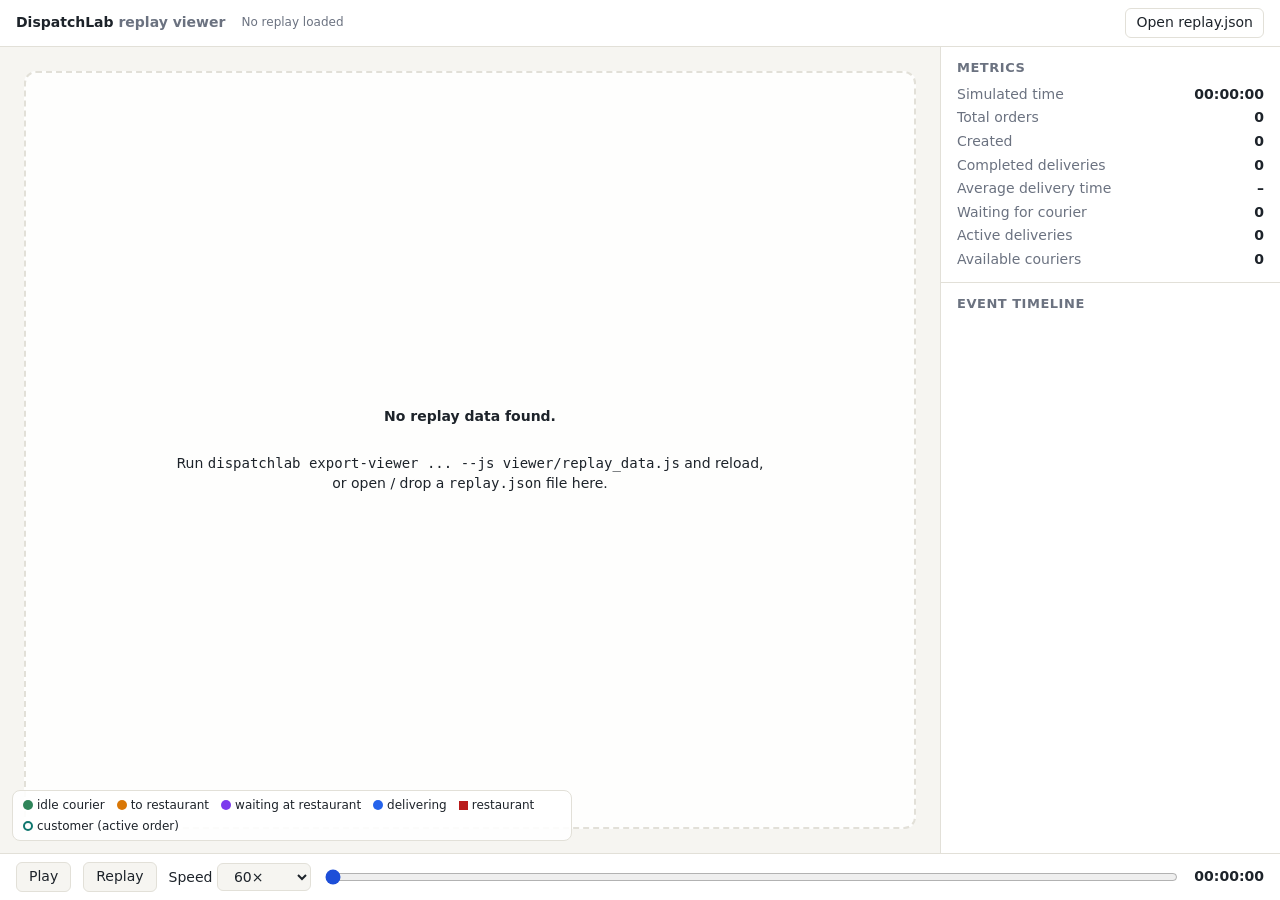
==== viewer/index.html @ 557ec429 "Add experiment runner, benchmarks, viewer, CLI commands and docs - experiment runner with paired see" ====
<!doctype html>
<html lang="en">
<head>
  <meta charset="utf-8">
  <meta name="viewport" content="width=device-width, initial-scale=1">
  <title>DispatchLab Replay</title>
  <link rel="stylesheet" href="style.css">
</head>
<body>
  <header class="topbar">
    <div class="brand">DispatchLab <span class="muted">replay viewer</span></div>
    <div id="meta" class="meta muted">No replay loaded</div>
    <label class="file-btn">Open replay.json<input id="file" type="file" accept=".json,application/json"></label>
  </header>

  <main class="layout">
    <section class="map-wrap">
      <canvas id="map" aria-label="Road network with couriers and orders"></canvas>
      <div id="drop" class="drop hidden">
        <p><strong>No replay data found.</strong></p>
        <p>Run <code>dispatchlab export-viewer ... --js viewer/replay_data.js</code> and reload,<br>
           or open / drop a <code>replay.json</code> file here.</p>
      </div>
      <div class="legend">
        <span><i class="dot idle"></i>idle courier</span>
        <span><i class="dot to_restaurant"></i>to restaurant</span>
        <span><i class="dot at_restaurant"></i>waiting at restaurant</span>
        <span><i class="dot to_customer"></i>delivering</span>
        <span><i class="sq"></i>restaurant</span>
        <span><i class="ring"></i>customer (active order)</span>
      </div>
    </section>

    <aside class="side">
      <section class="panel">
        <h2>Metrics</h2>
        <dl class="metrics">
          <dt>Simulated time</dt><dd id="m-time">00:00:00</dd>
          <dt>Total orders</dt><dd id="m-total">0</dd>
          <dt>Created</dt><dd id="m-created">0</dd>
          <dt>Completed deliveries</dt><dd id="m-delivered">0</dd>
          <dt>Average delivery time</dt><dd id="m-avg">–</dd>
          <dt>Waiting for courier</dt><dd id="m-pending">0</dd>
          <dt>Active deliveries</dt><dd id="m-active">0</dd>
          <dt>Available couriers</dt><dd id="m-available">0</dd>
        </dl>
      </section>
      <section class="panel timeline-panel">
        <h2>Event timeline <span id="ev-count" class="muted"></span></h2>
        <ol id="timeline" class="timeline"></ol>
      </section>
    </aside>
  </main>

  <footer class="controls">
    <button id="play" type="button">Play</button>
    <button id="replay" type="button">Replay</button>
    <label>Speed
      <select id="speed">
        <option value="30">30×</option>
        <option value="60" selected>60×</option>
        <option value="180">180×</option>
        <option value="600">600×</option>
        <option value="1800">1800×</option>
      </select>
    </label>
    <input id="scrub" type="range" min="0" max="1000" value="0" step="1" aria-label="Timeline">
    <span id="clock" class="clock">00:00:00</span>
  </footer>

  <!-- Generated by `dispatchlab export-viewer --js`; defines window.DISPATCHLAB_REPLAY. -->
  <script src="replay_data.js"></script>
  <script src="core.js"></script>
  <script src="app.js"></script>
</body>
</html>
---- viewer/style.css ----
:root {
  --bg: #f6f5f1;
  --panel: #ffffff;
  --ink: #1d232a;
  --muted: #6b7280;
  --line: #e2e0d8;
  --road: #c9c6bb;
  --arterial: #a39f91;
  --idle: #2f855a;
  --to_restaurant: #d97706;
  --at_restaurant: #7c3aed;
  --to_customer: #2563eb;
  --restaurant: #b91c1c;
  --customer: #0f766e;
  --accent: #1d4ed8;
}
@media (prefers-color-scheme: dark) {
  :root {
    --bg: #14171b;
    --panel: #1c2026;
    --ink: #e6e8eb;
    --muted: #9aa3ad;
    --line: #2c323a;
    --road: #3a4049;
    --arterial: #59616c;
    --idle: #48bb78;
    --to_restaurant: #f6ad55;
    --at_restaurant: #b794f4;
    --to_customer: #63b3ed;
    --restaurant: #fc8181;
    --customer: #4fd1c5;
    --accent: #90cdf4;
  }
}
* { box-sizing: border-box; }
html, body { height: 100%; margin: 0; }
body {
  background: var(--bg);
  color: var(--ink);
  font: 14px/1.4 system-ui, -apple-system, "Segoe UI", Roboto, sans-serif;
  display: grid;
  grid-template-rows: auto 1fr auto;
}
.muted { color: var(--muted); }
.topbar {
  display: flex; align-items: center; gap: 16px;
  padding: 8px 16px; border-bottom: 1px solid var(--line); background: var(--panel);
}
.brand { font-weight: 700; white-space: nowrap; }
.meta { flex: 1; font-size: 12px; overflow: hidden; text-overflow: ellipsis; white-space: nowrap; }
.file-btn {
  border: 1px solid var(--line); border-radius: 6px; padding: 4px 10px; cursor: pointer; white-space: nowrap;
}
.file-btn input { display: none; }
.layout { display: grid; grid-template-columns: 1fr 340px; min-height: 0; }
.map-wrap { position: relative; min-height: 0; }
#map { width: 100%; height: 100%; display: block; cursor: grab; }
#map.dragging { cursor: grabbing; }
.drop {
  position: absolute; inset: 24px; display: flex; flex-direction: column; justify-content: center; align-items: center;
  border: 2px dashed var(--line); border-radius: 12px; background: color-mix(in srgb, var(--panel) 85%, transparent);
  text-align: center; padding: 16px;
}
.drop.over { border-color: var(--accent); }
.hidden { display: none !important; }
.legend {
  position: absolute; left: 12px; bottom: 12px; display: flex; flex-wrap: wrap; gap: 4px 12px; max-width: 560px;
  background: color-mix(in srgb, var(--panel) 90%, transparent); border: 1px solid var(--line); border-radius: 8px;
  padding: 6px 10px; font-size: 12px;
}
.legend i { display: inline-block; vertical-align: -1px; margin-right: 4px; }
.dot { width: 10px; height: 10px; border-radius: 50%; }
.dot.idle { background: var(--idle); }
.dot.to_restaurant { background: var(--to_restaurant); }
.dot.at_restaurant { background: var(--at_restaurant); }
.dot.to_customer { background: var(--to_customer); }
.sq { width: 9px; height: 9px; background: var(--restaurant); }
.ring { width: 10px; height: 10px; border-radius: 50%; border: 2px solid var(--customer); }
.side { border-left: 1px solid var(--line); background: var(--panel); display: flex; flex-direction: column; min-height: 0; }
.panel { padding: 12px 16px; border-bottom: 1px solid var(--line); }
.panel h2 { font-size: 13px; text-transform: uppercase; letter-spacing: .04em; margin: 0 0 8px; color: var(--muted); }
.metrics { display: grid; grid-template-columns: 1fr auto; gap: 4px 12px; margin: 0; }
.metrics dt { color: var(--muted); }
.metrics dd { margin: 0; font-variant-numeric: tabular-nums; font-weight: 600; text-align: right; }
.timeline-panel { flex: 1; display: flex; flex-direction: column; min-height: 0; border-bottom: none; }
.timeline {
  list-style: none; margin: 0; padding: 0; overflow-y: auto; flex: 1; min-height: 120px;
  font: 12px/1.5 ui-monospace, SFMono-Regular, Menlo, monospace;
}
.timeline li { padding: 1px 4px; border-radius: 4px; cursor: pointer; white-space: nowrap; overflow: hidden; text-overflow: ellipsis; }
.timeline li:hover { background: var(--line); }
.timeline li.latest { background: color-mix(in srgb, var(--accent) 18%, transparent); }
.controls {
  display: flex; align-items: center; gap: 12px; padding: 8px 16px; border-top: 1px solid var(--line); background: var(--panel);
}
.controls button, .controls select {
  font: inherit; padding: 4px 12px; border-radius: 6px; border: 1px solid var(--line); background: var(--bg); color: var(--ink);
  cursor: pointer;
}
#scrub { flex: 1; accent-color: var(--accent); }
.clock { font-variant-numeric: tabular-nums; font-weight: 600; min-width: 72px; text-align: right; }
@media (max-width: 800px) {
  .layout { grid-template-columns: 1fr; grid-template-rows: 55vh auto; }
  .side { border-left: none; border-top: 1px solid var(--line); }
  .controls { flex-wrap: wrap; }
}
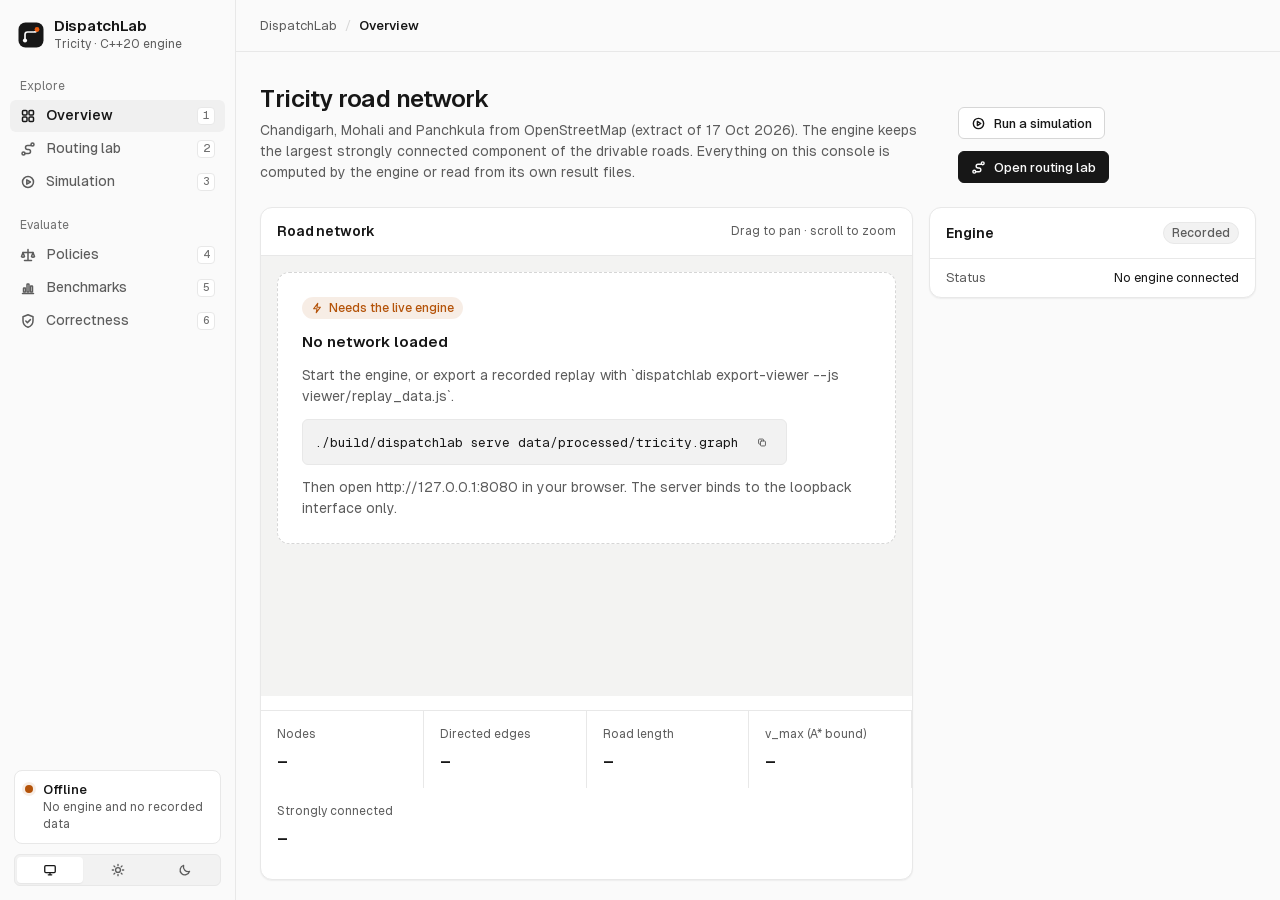
==== commit 7556ac19: "Add the DispatchLab console: live frontend + loopback HTTP server - dispatchlab serve: loopback-only" ====
--- a/viewer/index.html
+++ b/viewer/index.html
@@ -3,74 +3,71 @@
 <head>
   <meta charset="utf-8">
   <meta name="viewport" content="width=device-width, initial-scale=1">
-  <title>DispatchLab Replay</title>
+  <title>DispatchLab Console</title>
+  <meta name="color-scheme" content="light dark">
+  <link rel="preload" href="fonts/Geist-Variable.woff2" as="font" type="font/woff2" crossorigin>
   <link rel="stylesheet" href="style.css">
+  <script>
+    // Resolve the theme before first paint (system / light / dark).
+    (function () {
+      var pref = 'system';
+      try { pref = localStorage.getItem('dl-theme') || 'system'; } catch (e) {}
+      var dark = pref === 'dark' || (pref === 'system' && window.matchMedia('(prefers-color-scheme: dark)').matches);
+      document.documentElement.setAttribute('data-theme', dark ? 'dark' : 'light');
+    })();
+  </script>
 </head>
 <body>
-  <header class="topbar">
-    <div class="brand">DispatchLab <span class="muted">replay viewer</span></div>
-    <div id="meta" class="meta muted">No replay loaded</div>
-    <label class="file-btn">Open replay.json<input id="file" type="file" accept=".json,application/json"></label>
-  </header>
+  <div class="app" id="app">
+    <aside class="sidebar" id="sidebar" aria-label="Primary">
+      <a class="brand" href="#/overview" aria-label="DispatchLab overview">
+        <svg class="brand-mark" viewBox="0 0 26 26" aria-hidden="true">
+          <rect x="0.5" y="0.5" width="25" height="25" rx="7" fill="var(--invert-bg)"/>
+          <path d="M7 18.5 L7 12.5 Q7 10 9.5 10 L16 10 Q19 10 19 7.5" fill="none" stroke="var(--invert-text)" stroke-width="1.7" stroke-linecap="round"/>
+          <circle cx="7" cy="18.5" r="2.1" fill="var(--invert-text)"/>
+          <circle cx="19" cy="7.5" r="2.4" fill="var(--accent)"/>
+        </svg>
+        <div>
+          <div class="brand-name">DispatchLab</div>
+          <div class="brand-sub">Tricity · C++20 engine</div>
+        </div>
+      </a>
+      <nav id="nav"></nav>
+      <div class="sidebar-foot">
+        <div class="conn" id="conn" role="status" aria-live="polite">
+          <span class="dot" id="conn-dot"></span>
+          <div><strong id="conn-title">Connecting…</strong><span class="muted" id="conn-sub">Looking for the engine</span></div>
+        </div>
+        <div id="theme"></div>
+      </div>
+    </aside>
+    <div class="scrim" id="scrim"></div>
+    <div class="main">
+      <header class="topbar">
+        <button class="btn ghost icon menu-btn" id="menu-btn" type="button" aria-label="Open navigation"></button>
+        <div class="crumbs"><span>DispatchLab</span><span class="sep">/</span><strong id="crumb">Overview</strong></div>
+        <div class="spacer"></div>
+        <span class="badge" id="dataset-badge" hidden></span>
+      </header>
+      <div class="view" id="view" tabindex="-1"></div>
+    </div>
+  </div>
+  <div class="toast" id="toast" role="status" aria-live="polite"></div>
 
-  <main class="layout">
-    <section class="map-wrap">
-      <canvas id="map" aria-label="Road network with couriers and orders"></canvas>
-      <div id="drop" class="drop hidden">
-        <p><strong>No replay data found.</strong></p>
-        <p>Run <code>dispatchlab export-viewer ... --js viewer/replay_data.js</code> and reload,<br>
-           or open / drop a <code>replay.json</code> file here.</p>
-      </div>
-      <div class="legend">
-        <span><i class="dot idle"></i>idle courier</span>
-        <span><i class="dot to_restaurant"></i>to restaurant</span>
-        <span><i class="dot at_restaurant"></i>waiting at restaurant</span>
-        <span><i class="dot to_customer"></i>delivering</span>
-        <span><i class="sq"></i>restaurant</span>
-        <span><i class="ring"></i>customer (active order)</span>
-      </div>
-    </section>
-
-    <aside class="side">
-      <section class="panel">
-        <h2>Metrics</h2>
-        <dl class="metrics">
-          <dt>Simulated time</dt><dd id="m-time">00:00:00</dd>
-          <dt>Total orders</dt><dd id="m-total">0</dd>
-          <dt>Created</dt><dd id="m-created">0</dd>
-          <dt>Completed deliveries</dt><dd id="m-delivered">0</dd>
-          <dt>Average delivery time</dt><dd id="m-avg">–</dd>
-          <dt>Waiting for courier</dt><dd id="m-pending">0</dd>
-          <dt>Active deliveries</dt><dd id="m-active">0</dd>
-          <dt>Available couriers</dt><dd id="m-available">0</dd>
-        </dl>
-      </section>
-      <section class="panel timeline-panel">
-        <h2>Event timeline <span id="ev-count" class="muted"></span></h2>
-        <ol id="timeline" class="timeline"></ol>
-      </section>
-    </aside>
-  </main>
-
-  <footer class="controls">
-    <button id="play" type="button">Play</button>
-    <button id="replay" type="button">Replay</button>
-    <label>Speed
-      <select id="speed">
-        <option value="30">30×</option>
-        <option value="60" selected>60×</option>
-        <option value="180">180×</option>
-        <option value="600">600×</option>
-        <option value="1800">1800×</option>
-      </select>
-    </label>
-    <input id="scrub" type="range" min="0" max="1000" value="0" step="1" aria-label="Timeline">
-    <span id="clock" class="clock">00:00:00</span>
-  </footer>
-
-  <!-- Generated by `dispatchlab export-viewer --js`; defines window.DISPATCHLAB_REPLAY. -->
+  <!-- Offline data, written by `dispatchlab export-viewer --js ... --results-js ...` (optional when served). -->
   <script src="replay_data.js"></script>
+  <script src="results_data.js"></script>
   <script src="core.js"></script>
+  <script src="ui.js"></script>
+  <script src="api.js"></script>
+  <script src="map.js"></script>
+  <script src="charts.js"></script>
+  <script src="views/overview.js"></script>
+  <script src="views/routing.js"></script>
+  <script src="views/simulation.js"></script>
+  <script src="views/policies.js"></script>
+  <script src="views/benchmarks.js"></script>
+  <script src="views/correctness.js"></script>
   <script src="app.js"></script>
 </body>
 </html>
--- a/viewer/style.css
+++ b/viewer/style.css
@@ -1,106 +1,513 @@
+/* DispatchLab console */
+
+@font-face {
+  font-family: "Geist";
+  src: url("fonts/Geist-Variable.woff2") format("woff2");
+  font-weight: 100 900;
+  font-display: swap;
+}
+@font-face {
+  font-family: "Geist Mono";
+  src: url("fonts/GeistMono-Variable.woff2") format("woff2");
+  font-weight: 100 900;
+  font-display: swap;
+}
+
+/* ------------------------------------------------------------ tokens */
 :root {
-  --bg: #f6f5f1;
-  --panel: #ffffff;
-  --ink: #1d232a;
-  --muted: #6b7280;
-  --line: #e2e0d8;
-  --road: #c9c6bb;
-  --arterial: #a39f91;
-  --idle: #2f855a;
-  --to_restaurant: #d97706;
-  --at_restaurant: #7c3aed;
-  --to_customer: #2563eb;
-  --restaurant: #b91c1c;
-  --customer: #0f766e;
-  --accent: #1d4ed8;
-}
-@media (prefers-color-scheme: dark) {
-  :root {
-    --bg: #14171b;
-    --panel: #1c2026;
-    --ink: #e6e8eb;
-    --muted: #9aa3ad;
-    --line: #2c323a;
-    --road: #3a4049;
-    --arterial: #59616c;
-    --idle: #48bb78;
-    --to_restaurant: #f6ad55;
-    --at_restaurant: #b794f4;
-    --to_customer: #63b3ed;
-    --restaurant: #fc8181;
-    --customer: #4fd1c5;
-    --accent: #90cdf4;
-  }
-}
+  color-scheme: light;
+  --font: "Geist", ui-sans-serif, system-ui, -apple-system, "Segoe UI", sans-serif;
+  --mono: "Geist Mono", ui-monospace, SFMono-Regular, Menlo, monospace;
+
+  --bg: #fafafa;
+  --bg-sunken: #f2f2f2;
+  --surface: #ffffff;
+  --surface-hover: #f7f7f7;
+  --surface-active: #f0f0f0;
+  --border: #e8e8e8;
+  --border-strong: #d6d6d6;
+  --text: #171717;
+  --text-2: #5c5c5c;
+  --text-3: #707070;
+  --invert-bg: #171717;
+  --invert-text: #fafafa;
+
+  --accent: #ea5a0c;
+  --accent-text: #c2410c;
+  --accent-soft: rgba(234, 90, 12, 0.1);
+  --focus: #0a6cff;
+
+  --ok: #15803d;
+  --ok-soft: rgba(21, 128, 61, 0.1);
+  --warn: #b45309;
+  --warn-soft: rgba(180, 83, 9, 0.1);
+  --err: #c81e1e;
+  --err-soft: rgba(200, 30, 30, 0.09);
+
+  --s-dijkstra: #2f6feb;
+  --s-bidirectional: #0e9384;
+  --s-astar: #7c4dde;
+  --s-cch: #d6336c;
+  --p-nearest: #2f6feb;
+  --p-greedy_eta: #ea5a0c;
+
+  --c-idle: #15803d;
+  --c-to_restaurant: #c98a04;
+  --c-at_restaurant: #7c4dde;
+  --c-to_customer: #2f6feb;
+  --restaurant: #c2410c;
+  --customer: #0e9384;
+
+  --map-bg: #f3f3f2;
+  --map-road: #d9d9d7;
+  --map-arterial: #ababa7;
+  --map-casing: #ffffff;
+
+  --shadow-sm: 0 1px 2px rgba(0, 0, 0, 0.04), 0 1px 1px rgba(0, 0, 0, 0.02);
+  --shadow-md: 0 1px 2px rgba(0, 0, 0, 0.04), 0 8px 24px -8px rgba(0, 0, 0, 0.12);
+  --radius: 8px;
+  --radius-sm: 6px;
+  --radius-lg: 12px;
+  --sidebar: 236px;
+  --ease: cubic-bezier(0.16, 1, 0.3, 1);
+}
+
+:root[data-theme="dark"] {
+  color-scheme: dark;
+  --bg: #0a0a0a;
+  --bg-sunken: #060606;
+  --surface: #111111;
+  --surface-hover: #181818;
+  --surface-active: #1f1f1f;
+  --border: #222222;
+  --border-strong: #333333;
+  --text: #ededed;
+  --text-2: #a3a3a3;
+  --text-3: #858585;
+  --invert-bg: #ededed;
+  --invert-text: #0a0a0a;
+  --accent: #ff7a2e;
+  --accent-text: #ff8f4d;
+  --accent-soft: rgba(255, 122, 46, 0.13);
+  --focus: #3b8bff;
+  --ok: #3fbf6a;
+  --ok-soft: rgba(63, 191, 106, 0.12);
+  --warn: #e5a23a;
+  --warn-soft: rgba(229, 162, 58, 0.13);
+  --err: #f0605d;
+  --err-soft: rgba(240, 96, 93, 0.13);
+  --s-dijkstra: #5b93ff;
+  --s-bidirectional: #2ec4b0;
+  --s-astar: #a07cf5;
+  --s-cch: #f2648f;
+  --p-nearest: #5b93ff;
+  --p-greedy_eta: #ff7a2e;
+  --c-idle: #3fbf6a;
+  --c-to_restaurant: #e5b23a;
+  --c-at_restaurant: #a07cf5;
+  --c-to_customer: #5b93ff;
+  --restaurant: #ff8f4d;
+  --customer: #2ec4b0;
+  --map-bg: #0d0d0d;
+  --map-road: #303030;
+  --map-arterial: #5c5c5c;
+  --map-casing: #0d0d0d;
+  --shadow-sm: 0 1px 2px rgba(0, 0, 0, 0.5);
+  --shadow-md: 0 1px 2px rgba(0, 0, 0, 0.5), 0 12px 32px -10px rgba(0, 0, 0, 0.7);
+}
+
+/* ------------------------------------------------------------ base */
 * { box-sizing: border-box; }
 html, body { height: 100%; margin: 0; }
 body {
   background: var(--bg);
-  color: var(--ink);
-  font: 14px/1.4 system-ui, -apple-system, "Segoe UI", Roboto, sans-serif;
-  display: grid;
-  grid-template-rows: auto 1fr auto;
-}
-.muted { color: var(--muted); }
+  color: var(--text);
+  font: 400 14px/1.5 var(--font);
+  -webkit-font-smoothing: antialiased;
+  text-rendering: optimizeLegibility;
+  font-feature-settings: "ss01" on;
+}
+::selection { background: var(--accent-soft); color: var(--text); }
+:focus-visible { outline: 2px solid var(--focus); outline-offset: 2px; border-radius: 4px; }
+a { color: inherit; text-underline-offset: 3px; text-decoration-color: var(--border-strong); }
+a:hover { text-decoration-color: currentColor; }
+code, .mono { font-family: var(--mono); font-size: 0.92em; font-variant-numeric: tabular-nums; }
+.num { font-variant-numeric: tabular-nums; }
+h1, h2, h3 { margin: 0; font-weight: 600; letter-spacing: -0.02em; text-wrap: balance; }
+h1 { font-size: 24px; line-height: 1.25; }
+h2 { font-size: 16px; line-height: 1.35; letter-spacing: -0.01em; }
+h3 { font-size: 14px; letter-spacing: -0.005em; }
+p { margin: 0; }
+.muted { color: var(--text-2); }
+.faint { color: var(--text-3); }
+* { scrollbar-width: thin; scrollbar-color: var(--border-strong) transparent; }
+::-webkit-scrollbar { width: 10px; height: 10px; }
+::-webkit-scrollbar-thumb { background: var(--border-strong); border-radius: 10px; border: 3px solid transparent; background-clip: content-box; }
+[hidden] { display: none !important; }
+
+/* ------------------------------------------------------------ shell */
+.app { display: grid; grid-template-columns: var(--sidebar) minmax(0, 1fr); height: 100vh; }
+.sidebar {
+  display: flex; flex-direction: column; gap: 4px;
+  border-right: 1px solid var(--border);
+  background: var(--bg);
+  padding: 12px 10px;
+  min-height: 0;
+}
+.brand { display: flex; align-items: center; gap: 10px; padding: 6px 8px 14px; text-decoration: none; }
+.brand-mark { width: 26px; height: 26px; flex: none; }
+.brand-name { font-weight: 600; letter-spacing: -0.02em; font-size: 15px; line-height: 1.1; }
+.brand-sub { font-size: 12px; color: var(--text-2); }
+.nav-group { display: flex; flex-direction: column; gap: 1px; margin-bottom: 12px; }
+.nav-label { font-size: 12px; color: var(--text-3); padding: 6px 10px 4px; }
+.nav-item {
+  display: flex; align-items: center; gap: 10px;
+  height: 32px; padding: 0 10px; border-radius: var(--radius-sm);
+  color: var(--text-2); text-decoration: none; font-weight: 450;
+  transition: background-color 150ms var(--ease), color 150ms var(--ease);
+}
+.nav-item svg { width: 16px; height: 16px; flex: none; }
+.nav-item:hover { background: var(--surface-hover); color: var(--text); }
+.nav-item[aria-current="page"] { background: var(--surface-active); color: var(--text); font-weight: 550; }
+.nav-item .kbd { margin-left: auto; }
+.sidebar-foot { margin-top: auto; display: flex; flex-direction: column; gap: 10px; padding: 8px 4px 2px; }
+.conn {
+  display: flex; align-items: flex-start; gap: 10px;
+  padding: 10px 10px; border: 1px solid var(--border); border-radius: var(--radius);
+  background: var(--surface); font-size: 12px; line-height: 1.4;
+}
+.conn strong { display: block; font-size: 13px; font-weight: 550; }
+.dot { width: 8px; height: 8px; border-radius: 50%; flex: none; margin-top: 4px; background: var(--text-3); }
+.dot.live { background: var(--ok); box-shadow: 0 0 0 3px var(--ok-soft); }
+.dot.offline { background: var(--warn); box-shadow: 0 0 0 3px var(--warn-soft); }
+.dot.busy { background: var(--accent); box-shadow: 0 0 0 3px var(--accent-soft); animation: pulse 1.2s var(--ease) infinite; }
+@keyframes pulse { 50% { box-shadow: 0 0 0 6px transparent; } }
+
+.scrim { display: none; }
+.main { display: flex; flex-direction: column; min-width: 0; min-height: 0; }
 .topbar {
-  display: flex; align-items: center; gap: 16px;
-  padding: 8px 16px; border-bottom: 1px solid var(--line); background: var(--panel);
-}
-.brand { font-weight: 700; white-space: nowrap; }
-.meta { flex: 1; font-size: 12px; overflow: hidden; text-overflow: ellipsis; white-space: nowrap; }
-.file-btn {
-  border: 1px solid var(--line); border-radius: 6px; padding: 4px 10px; cursor: pointer; white-space: nowrap;
-}
-.file-btn input { display: none; }
-.layout { display: grid; grid-template-columns: 1fr 340px; min-height: 0; }
-.map-wrap { position: relative; min-height: 0; }
-#map { width: 100%; height: 100%; display: block; cursor: grab; }
-#map.dragging { cursor: grabbing; }
-.drop {
-  position: absolute; inset: 24px; display: flex; flex-direction: column; justify-content: center; align-items: center;
-  border: 2px dashed var(--line); border-radius: 12px; background: color-mix(in srgb, var(--panel) 85%, transparent);
-  text-align: center; padding: 16px;
-}
-.drop.over { border-color: var(--accent); }
-.hidden { display: none !important; }
-.legend {
-  position: absolute; left: 12px; bottom: 12px; display: flex; flex-wrap: wrap; gap: 4px 12px; max-width: 560px;
-  background: color-mix(in srgb, var(--panel) 90%, transparent); border: 1px solid var(--line); border-radius: 8px;
-  padding: 6px 10px; font-size: 12px;
-}
-.legend i { display: inline-block; vertical-align: -1px; margin-right: 4px; }
-.dot { width: 10px; height: 10px; border-radius: 50%; }
-.dot.idle { background: var(--idle); }
-.dot.to_restaurant { background: var(--to_restaurant); }
-.dot.at_restaurant { background: var(--at_restaurant); }
-.dot.to_customer { background: var(--to_customer); }
-.sq { width: 9px; height: 9px; background: var(--restaurant); }
-.ring { width: 10px; height: 10px; border-radius: 50%; border: 2px solid var(--customer); }
-.side { border-left: 1px solid var(--line); background: var(--panel); display: flex; flex-direction: column; min-height: 0; }
-.panel { padding: 12px 16px; border-bottom: 1px solid var(--line); }
-.panel h2 { font-size: 13px; text-transform: uppercase; letter-spacing: .04em; margin: 0 0 8px; color: var(--muted); }
-.metrics { display: grid; grid-template-columns: 1fr auto; gap: 4px 12px; margin: 0; }
-.metrics dt { color: var(--muted); }
-.metrics dd { margin: 0; font-variant-numeric: tabular-nums; font-weight: 600; text-align: right; }
-.timeline-panel { flex: 1; display: flex; flex-direction: column; min-height: 0; border-bottom: none; }
-.timeline {
-  list-style: none; margin: 0; padding: 0; overflow-y: auto; flex: 1; min-height: 120px;
-  font: 12px/1.5 ui-monospace, SFMono-Regular, Menlo, monospace;
-}
-.timeline li { padding: 1px 4px; border-radius: 4px; cursor: pointer; white-space: nowrap; overflow: hidden; text-overflow: ellipsis; }
-.timeline li:hover { background: var(--line); }
-.timeline li.latest { background: color-mix(in srgb, var(--accent) 18%, transparent); }
-.controls {
-  display: flex; align-items: center; gap: 12px; padding: 8px 16px; border-top: 1px solid var(--line); background: var(--panel);
-}
-.controls button, .controls select {
-  font: inherit; padding: 4px 12px; border-radius: 6px; border: 1px solid var(--line); background: var(--bg); color: var(--ink);
-  cursor: pointer;
-}
-#scrub { flex: 1; accent-color: var(--accent); }
-.clock { font-variant-numeric: tabular-nums; font-weight: 600; min-width: 72px; text-align: right; }
-@media (max-width: 800px) {
-  .layout { grid-template-columns: 1fr; grid-template-rows: 55vh auto; }
-  .side { border-left: none; border-top: 1px solid var(--line); }
-  .controls { flex-wrap: wrap; }
-}
+  display: flex; align-items: center; gap: 12px; height: 52px; flex: none;
+  padding: 0 24px; border-bottom: 1px solid var(--border); background: var(--bg);
+}
+.crumbs { display: flex; align-items: center; gap: 8px; font-size: 13px; color: var(--text-2); min-width: 0; }
+.crumbs .sep { color: var(--border-strong); }
+.crumbs strong { color: var(--text); font-weight: 550; }
+.topbar .spacer { flex: 1; }
+.topbar .menu-btn { display: none; }
+.view { flex: 1; min-height: 0; overflow: auto; }
+.view.fill { overflow: hidden; display: flex; }
+
+/* page scaffolding for scrolling views */
+.page { max-width: 1240px; margin: 0 auto; padding: 32px 24px 64px; }
+.page-head { display: flex; align-items: flex-end; justify-content: space-between; gap: 24px; margin-bottom: 24px; }
+.page-head p { margin-top: 6px; color: var(--text-2); max-width: 70ch; }
+.section { margin-top: 32px; }
+.section-head { display: flex; align-items: baseline; justify-content: space-between; gap: 16px; margin-bottom: 12px; }
+.section-head p { color: var(--text-2); font-size: 13px; margin-top: 2px; }
+.grid { display: grid; gap: 16px; }
+.grid-3-1 { grid-template-columns: minmax(0, 2fr) minmax(280px, 1fr); align-items: start; }
+.grid-2 { grid-template-columns: repeat(2, minmax(0, 1fr)); }
+
+/* ------------------------------------------------------------ surfaces */
+.panel {
+  background: var(--surface); border: 1px solid var(--border); border-radius: var(--radius-lg);
+  box-shadow: var(--shadow-sm); min-width: 0;
+}
+.panel-head {
+  display: flex; align-items: center; justify-content: space-between; gap: 12px;
+  padding: 14px 16px; border-bottom: 1px solid var(--border);
+}
+.panel-head h2 { font-size: 14px; }
+.panel-head .sub { font-size: 12px; color: var(--text-2); }
+.panel-body { padding: 16px; }
+.panel-foot { padding: 12px 16px; border-top: 1px solid var(--border); font-size: 12px; color: var(--text-2); }
+
+.facts { display: grid; grid-template-columns: repeat(auto-fit, minmax(140px, 1fr)); border-top: 1px solid var(--border); }
+.fact { padding: 14px 16px; border-right: 1px solid var(--border); }
+.fact:last-child { border-right: none; }
+.fact dt { font-size: 12px; color: var(--text-2); }
+.fact dd { margin: 4px 0 0; font-size: 18px; font-weight: 550; letter-spacing: -0.02em; font-variant-numeric: tabular-nums; }
+.fact dd small { font-size: 12px; font-weight: 450; color: var(--text-2); letter-spacing: 0; margin-left: 2px; }
+
+.rows { margin: 0; }
+.row { display: flex; justify-content: space-between; gap: 16px; padding: 9px 16px; border-top: 1px solid var(--border); font-size: 13px; }
+.row:first-child { border-top: none; }
+.row dt { color: var(--text-2); }
+.row dd { margin: 0; text-align: right; font-variant-numeric: tabular-nums; min-width: 0; overflow-wrap: anywhere; }
+
+/* ------------------------------------------------------------ controls */
+.btn {
+  display: inline-flex; align-items: center; justify-content: center; gap: 8px;
+  height: 32px; padding: 0 12px; border-radius: var(--radius-sm);
+  border: 1px solid var(--border-strong); background: var(--surface); color: var(--text);
+  font: 500 13px/1 var(--font); cursor: pointer; white-space: nowrap; text-decoration: none;
+  transition: background-color 150ms var(--ease), border-color 150ms var(--ease), opacity 150ms var(--ease), transform 150ms var(--ease);
+}
+.btn svg { width: 15px; height: 15px; }
+.btn:hover { background: var(--surface-hover); border-color: var(--text-3); }
+.btn:active { transform: translateY(0.5px); }
+.btn.primary { background: var(--invert-bg); color: var(--invert-text); border-color: var(--invert-bg); }
+.btn.primary:hover { opacity: 0.88; }
+.btn.ghost { border-color: transparent; background: transparent; color: var(--text-2); }
+.btn.ghost:hover { background: var(--surface-hover); color: var(--text); }
+.btn.icon { width: 32px; padding: 0; }
+.btn.sm { height: 28px; padding: 0 10px; font-size: 12px; }
+.btn:disabled, .btn[aria-disabled="true"] { opacity: 0.45; cursor: not-allowed; }
+.btn.loading { pointer-events: none; }
+.btn.loading::before {
+  content: ""; width: 12px; height: 12px; border-radius: 50%;
+  border: 1.5px solid currentColor; border-right-color: transparent; animation: spin 700ms linear infinite;
+}
+@keyframes spin { to { transform: rotate(360deg); } }
+
+.segmented {
+  display: inline-flex; padding: 2px; gap: 2px; border-radius: var(--radius-sm);
+  background: var(--bg-sunken); border: 1px solid var(--border);
+}
+.segmented button {
+  height: 26px; padding: 0 10px; border: 0; border-radius: 4px; background: transparent;
+  color: var(--text-2); font: 500 12px/1 var(--font); cursor: pointer;
+  transition: background-color 150ms var(--ease), color 150ms var(--ease), box-shadow 150ms var(--ease);
+  display: inline-flex; align-items: center; gap: 6px;
+}
+.segmented button svg { width: 14px; height: 14px; }
+.segmented button:hover { color: var(--text); }
+.segmented button[aria-pressed="true"] { background: var(--surface); color: var(--text); box-shadow: var(--shadow-sm); }
+.segmented.full { display: flex; }
+.segmented.full button { flex: 1; justify-content: center; }
+
+.field { display: flex; flex-direction: column; gap: 6px; min-width: 0; }
+.field label, .field .label { font-size: 12px; font-weight: 500; color: var(--text-2); }
+.field .hint { font-size: 12px; color: var(--text-3); }
+.input, select.input {
+  height: 32px; width: 100%; padding: 0 10px; border-radius: var(--radius-sm);
+  border: 1px solid var(--border-strong); background: var(--surface); color: var(--text);
+  font: 400 13px/1 var(--font); font-variant-numeric: tabular-nums;
+  transition: border-color 150ms var(--ease), box-shadow 150ms var(--ease);
+}
+.input:hover { border-color: var(--text-3); }
+.input:focus { outline: none; border-color: var(--focus); box-shadow: 0 0 0 3px color-mix(in srgb, var(--focus) 20%, transparent); }
+.input[aria-invalid="true"] { border-color: var(--err); }
+select.input { appearance: none; padding-right: 28px; background-image: linear-gradient(45deg, transparent 50%, var(--text-2) 50%), linear-gradient(135deg, var(--text-2) 50%, transparent 50%); background-position: calc(100% - 15px) 14px, calc(100% - 10px) 14px; background-size: 5px 5px; background-repeat: no-repeat; }
+.form-grid { display: grid; grid-template-columns: repeat(2, minmax(0, 1fr)); gap: 12px; }
+.form-row { display: flex; flex-wrap: wrap; align-items: flex-end; gap: 12px; }
+.form-row .field { width: 112px; }
+
+.badge {
+  display: inline-flex; align-items: center; gap: 6px; height: 22px; padding: 0 8px;
+  border-radius: 999px; font-size: 12px; font-weight: 500; white-space: nowrap;
+  background: var(--bg-sunken); color: var(--text-2); border: 1px solid var(--border);
+}
+.badge svg { width: 12px; height: 12px; }
+.badge.ok { background: var(--ok-soft); color: var(--ok); border-color: transparent; }
+.badge.warn { background: var(--warn-soft); color: var(--warn); border-color: transparent; }
+.badge.err { background: var(--err-soft); color: var(--err); border-color: transparent; }
+.badge.accent { background: var(--accent-soft); color: var(--accent-text); border-color: transparent; }
+
+.kbd {
+  display: inline-flex; align-items: center; justify-content: center; min-width: 18px; height: 18px; padding: 0 4px;
+  border-radius: 4px; border: 1px solid var(--border); background: var(--surface);
+  font: 500 11px/1 var(--mono); color: var(--text-3);
+}
+.swatch { display: inline-block; width: 8px; height: 8px; border-radius: 2px; flex: none; }
+.hash { font-family: var(--mono); font-size: 12px; padding: 1px 6px; border-radius: 4px; background: var(--bg-sunken); border: 1px solid var(--border); color: var(--text); }
+
+/* ------------------------------------------------------------ tables */
+.table-wrap { overflow-x: auto; }
+table.data { width: 100%; border-collapse: collapse; font-size: 13px; }
+table.data th {
+  text-align: left; font-weight: 500; font-size: 12px; color: var(--text-2);
+  padding: 10px 16px; border-bottom: 1px solid var(--border); white-space: nowrap; background: var(--surface);
+}
+table.data td { padding: 10px 16px; border-bottom: 1px solid var(--border); vertical-align: middle; font-variant-numeric: tabular-nums; }
+table.data tr:last-child td { border-bottom: none; }
+table.data .r { text-align: right; white-space: nowrap; }
+table.data tbody tr { transition: background-color 120ms var(--ease); }
+table.data tbody tr.clickable { cursor: pointer; }
+table.data tbody tr.clickable:hover { background: var(--surface-hover); }
+table.data tbody tr[aria-selected="true"] { background: var(--surface-active); }
+table.compact th, table.compact td { padding: 8px 12px; }
+.algo { display: inline-flex; align-items: center; gap: 8px; font-weight: 500; white-space: nowrap; }
+.delta-good { color: var(--ok); }
+.delta-bad { color: var(--err); }
+.delta-flat { color: var(--text-2); }
+.bar-cell { display: flex; align-items: center; gap: 10px; min-width: 120px; }
+.bar-track { flex: 1; height: 6px; border-radius: 3px; background: var(--bg-sunken); overflow: hidden; }
+.bar-fill { height: 100%; border-radius: 3px; transition: width 400ms var(--ease); }
+
+/* ------------------------------------------------------------ states */
+.empty {
+  display: flex; flex-direction: column; align-items: flex-start; gap: 12px;
+  padding: 24px; border: 1px dashed var(--border-strong); border-radius: var(--radius-lg); background: var(--surface);
+}
+.empty h3 { font-size: 15px; }
+.empty p { color: var(--text-2); max-width: 60ch; }
+.cmd {
+  display: flex; align-items: center; gap: 8px; max-width: 100%;
+  padding: 8px 8px 8px 12px; border-radius: var(--radius-sm); background: var(--bg-sunken); border: 1px solid var(--border);
+}
+.cmd code { flex: 1; overflow-x: auto; white-space: nowrap; color: var(--text); }
+.callout { display: flex; gap: 10px; padding: 12px 14px; border-radius: var(--radius); background: var(--err-soft); color: var(--err); font-size: 13px; }
+.callout svg { width: 16px; height: 16px; flex: none; margin-top: 2px; }
+.skeleton { background: linear-gradient(90deg, var(--bg-sunken), var(--surface-hover), var(--bg-sunken)); background-size: 200% 100%; animation: shimmer 1.4s linear infinite; border-radius: 6px; }
+@keyframes shimmer { to { background-position: -200% 0; } }
+.toast {
+  position: fixed; right: 20px; bottom: 20px; z-index: 50; max-width: 420px;
+  padding: 12px 14px; border-radius: var(--radius); background: var(--invert-bg); color: var(--invert-text);
+  box-shadow: var(--shadow-md); font-size: 13px; opacity: 0; transform: translateY(8px);
+  transition: opacity 200ms var(--ease), transform 200ms var(--ease); pointer-events: none;
+}
+.toast.show { opacity: 1; transform: none; }
+
+/* ------------------------------------------------------------ workspace (map views) */
+.workspace { display: grid; grid-template-columns: minmax(0, 1fr) 372px; flex: 1; min-height: 0; }
+.stage { position: relative; display: flex; flex-direction: column; min-width: 0; min-height: 0; background: var(--map-bg); }
+.map-host { position: relative; flex: 1; min-height: 0; }
+.map-canvas { position: absolute; inset: 0; width: 100%; height: 100%; display: block; touch-action: none; cursor: grab; }
+.map-canvas.dragging { cursor: grabbing; }
+.map-canvas.pick { cursor: crosshair; }
+.map-tools { position: absolute; right: 12px; top: 12px; display: flex; flex-direction: column; border-radius: var(--radius-sm); overflow: hidden; border: 1px solid var(--border); background: var(--surface); box-shadow: var(--shadow-sm); }
+.map-tools button { width: 30px; height: 30px; border: 0; border-bottom: 1px solid var(--border); background: transparent; color: var(--text-2); cursor: pointer; display: grid; place-items: center; }
+.map-tools button:last-child { border-bottom: none; }
+.map-tools button:hover { background: var(--surface-hover); color: var(--text); }
+.map-tools svg { width: 15px; height: 15px; }
+.map-hint {
+  position: absolute; left: 12px; top: 12px; display: flex; align-items: center; gap: 8px;
+  padding: 6px 10px; border-radius: var(--radius-sm); background: var(--surface); border: 1px solid var(--border);
+  box-shadow: var(--shadow-sm); font-size: 12px; color: var(--text-2); max-width: calc(100% - 72px);
+}
+.map-hint svg { width: 14px; height: 14px; flex: none; }
+.map-legend {
+  position: absolute; left: 12px; bottom: 12px; display: flex; flex-wrap: wrap; gap: 6px 14px; max-width: calc(100% - 24px);
+  padding: 7px 10px; border-radius: var(--radius-sm); background: color-mix(in srgb, var(--surface) 92%, transparent);
+  border: 1px solid var(--border); font-size: 12px; color: var(--text-2);
+}
+.map-legend span { display: inline-flex; align-items: center; gap: 6px; }
+.legend-dot { width: 8px; height: 8px; border-radius: 50%; }
+.legend-sq { width: 8px; height: 8px; border-radius: 1px; }
+.legend-ring { width: 9px; height: 9px; border-radius: 50%; border: 2px solid var(--customer); }
+.legend-line { width: 16px; height: 2px; border-radius: 1px; }
+
+.inspector { border-left: 1px solid var(--border); background: var(--surface); display: flex; flex-direction: column; min-height: 0; overflow-y: auto; }
+.insp-section { padding: 16px; border-bottom: 1px solid var(--border); }
+.insp-section:last-child { border-bottom: none; }
+.insp-section h2 { font-size: 13px; margin-bottom: 12px; display: flex; align-items: center; justify-content: space-between; gap: 8px; }
+.insp-section.grow { flex: 1; min-height: 160px; display: flex; flex-direction: column; }
+.endpoint {
+  display: flex; align-items: center; gap: 10px; padding: 8px 10px; border-radius: var(--radius-sm);
+  border: 1px solid var(--border); background: var(--surface); font-size: 13px; min-height: 40px;
+  transition: border-color 150ms var(--ease), box-shadow 150ms var(--ease);
+}
+.endpoint + .endpoint { margin-top: 6px; }
+.endpoint.armed { border-color: var(--focus); box-shadow: 0 0 0 3px color-mix(in srgb, var(--focus) 16%, transparent); }
+.pin { width: 20px; height: 20px; border-radius: 50%; display: grid; place-items: center; font: 600 11px/1 var(--font); color: #fff; flex: none; }
+.pin.a { background: var(--text); color: var(--bg); }
+.pin.b { background: var(--accent); }
+.endpoint .meta { flex: 1; min-width: 0; }
+.endpoint .meta div { white-space: nowrap; overflow: hidden; text-overflow: ellipsis; }
+.endpoint .meta .faint { font-size: 12px; }
+.summary-line { display: flex; align-items: baseline; gap: 12px; flex-wrap: wrap; }
+.big { font-size: 28px; font-weight: 600; letter-spacing: -0.03em; font-variant-numeric: tabular-nums; line-height: 1.1; }
+
+.strip { display: grid; grid-template-columns: repeat(4, minmax(0, 1fr)); gap: 1px; background: var(--border); border-top: 1px solid var(--border); height: 168px; flex: none; }
+.mini { position: relative; background: var(--map-bg); min-width: 0; cursor: pointer; }
+.mini canvas { position: absolute; inset: 0; width: 100%; height: 100%; display: block; }
+.mini-label {
+  position: absolute; left: 8px; top: 8px; right: 8px; display: flex; justify-content: space-between; gap: 8px;
+  font-size: 12px; pointer-events: none;
+}
+.mini-label .algo { flex: none; padding: 3px 7px; border-radius: 5px; background: color-mix(in srgb, var(--surface) 90%, transparent); border: 1px solid var(--border); }
+.mini-label .stat { white-space: nowrap; overflow: hidden; text-overflow: ellipsis; min-width: 0; padding: 3px 7px; border-radius: 5px; background: color-mix(in srgb, var(--surface) 90%, transparent); border: 1px solid var(--border); color: var(--text-2); font-family: var(--mono); font-size: 11px; }
+.mini[aria-pressed="true"]::after { content: ""; position: absolute; inset: 0; box-shadow: inset 0 0 0 2px var(--text); pointer-events: none; }
+
+.timeline { display: flex; align-items: center; gap: 12px; padding: 10px 16px; border-top: 1px solid var(--border); background: var(--surface); flex: none; }
+.scrub-wrap { position: relative; flex: 1; height: 36px; }
+.scrub-wrap svg { position: absolute; inset: 0; width: 100%; height: 100%; }
+.scrub { position: absolute; inset: 0; width: 100%; height: 100%; margin: 0; appearance: none; background: transparent; cursor: pointer; }
+.scrub::-webkit-slider-runnable-track { height: 100%; background: transparent; }
+.scrub::-webkit-slider-thumb { appearance: none; width: 2px; height: 36px; background: var(--text); border-radius: 1px; box-shadow: 0 0 0 3px color-mix(in srgb, var(--surface) 70%, transparent); }
+.scrub::-moz-range-track { background: transparent; height: 100%; }
+.scrub::-moz-range-thumb { width: 2px; height: 36px; background: var(--text); border: 0; border-radius: 1px; }
+.clock { font-family: var(--mono); font-size: 13px; min-width: 70px; text-align: right; }
+
+.events { position: relative; list-style: none; margin: 0; padding: 0; overflow-y: auto; flex: 1; min-height: 180px; max-height: 420px; font-size: 12px; }
+.events li { display: grid; grid-template-columns: 62px 1fr; gap: 8px; padding: 5px 4px; border-radius: 5px; cursor: pointer; color: var(--text-2); }
+.events li:hover { background: var(--surface-hover); }
+.events li .t { font-family: var(--mono); color: var(--text-3); }
+.events li .e { color: var(--text); white-space: nowrap; overflow: hidden; text-overflow: ellipsis; }
+.events li.future { opacity: 0.45; }
+.events li.current { background: var(--accent-soft); }
+.ev-tag { display: inline-block; width: 7px; height: 7px; border-radius: 50%; margin-right: 6px; vertical-align: 1px; }
+
+/* charts */
+.chart { width: 100%; display: block; }
+.chart text { font-family: var(--font); font-size: 11px; fill: var(--text-2); }
+.chart .axis line, .chart .grid line { stroke: var(--border); }
+.chart .axis path { stroke: none; }
+.chart-legend { display: flex; flex-wrap: wrap; gap: 6px 16px; font-size: 12px; color: var(--text-2); }
+.chart-legend span { display: inline-flex; align-items: center; gap: 6px; }
+
+.heat { display: grid; gap: 1px; background: var(--border); border: 1px solid var(--border); border-radius: var(--radius); overflow: hidden; }
+.heat > div { background: var(--surface); padding: 10px 12px; font-size: 12px; }
+.heat .h { color: var(--text-2); font-weight: 500; }
+.heat button.cell {
+  all: unset; box-sizing: border-box; padding: 10px 12px; cursor: pointer; display: flex; flex-direction: column; gap: 2px;
+  font-variant-numeric: tabular-nums; transition: box-shadow 150ms var(--ease);
+}
+.heat button.cell:hover { box-shadow: inset 0 0 0 1px var(--text-3); }
+.heat button.cell[aria-pressed="true"] { box-shadow: inset 0 0 0 2px var(--text); }
+.heat button.cell:focus-visible { box-shadow: inset 0 0 0 2px var(--focus); }
+.heat .v { font-size: 14px; font-weight: 600; letter-spacing: -0.01em; }
+.heat .w { font-size: 11px; color: var(--text-2); }
+
+.check-row { display: grid; grid-template-columns: minmax(0, 1fr) auto; gap: 16px; align-items: start; }
+.check-result { margin-top: 16px; }
+.case { display: grid; grid-template-columns: 20px 200px minmax(0, 1fr); gap: 10px; align-items: start; padding: 9px 0; border-top: 1px solid var(--border); font-size: 13px; }
+.case:first-child { border-top: none; }
+.case svg { width: 16px; height: 16px; margin-top: 2px; }
+.case .msg { color: var(--text-2); font-family: var(--mono); font-size: 11.5px; overflow-wrap: anywhere; }
+.ok-ic { color: var(--ok); }
+.err-ic { color: var(--err); }
+.split-hash { display: grid; grid-template-columns: repeat(4, minmax(0, 1fr)); gap: 1px; background: var(--border); border: 1px solid var(--border); border-radius: var(--radius); overflow: hidden; }
+.split-hash > div { background: var(--surface); padding: 12px 14px; }
+.split-hash .label { font-size: 12px; color: var(--text-2); }
+.split-hash .hash { display: inline-block; margin-top: 6px; }
+
+.fade-in { animation: fade 240ms var(--ease) both; }
+/* Eases out from an already-visible default: position only, never opacity 0. */
+@keyframes fade { from { transform: translateY(4px); } }
+
+/* ------------------------------------------------------------ responsive */
+@media (max-width: 1100px) {
+  .grid-3-1 { grid-template-columns: 1fr; }
+  .workspace { grid-template-columns: minmax(0, 1fr) 320px; }
+}
+@media (max-width: 860px) {
+  .app { grid-template-columns: 1fr; }
+  .sidebar {
+    position: fixed; z-index: 40; inset: 0 auto 0 0; width: 260px; transform: translateX(-100%);
+    transition: transform 220ms var(--ease); box-shadow: var(--shadow-md);
+  }
+  .app.nav-open .sidebar { transform: none; }
+  .scrim { display: block; position: fixed; inset: 0; z-index: 30; background: rgba(0, 0, 0, 0.3); opacity: 0; pointer-events: none; transition: opacity 200ms var(--ease); }
+  .app.nav-open .scrim { opacity: 1; pointer-events: auto; }
+  .topbar .menu-btn { display: inline-flex; }
+  #dataset-badge { display: none; }
+  .topbar { padding: 0 12px; }
+  .view.fill { overflow: auto; }
+  .workspace { grid-template-columns: 1fr; grid-template-rows: minmax(420px, 62vh) auto; }
+  .inspector { border-left: none; border-top: 1px solid var(--border); overflow: visible; }
+  .strip { grid-template-columns: repeat(2, minmax(0, 1fr)); height: 240px; }
+  .grid-2 { grid-template-columns: 1fr; }
+  .page { padding: 24px 16px 48px; }
+  .page-head { flex-direction: column; align-items: flex-start; }
+  .split-hash { grid-template-columns: repeat(2, minmax(0, 1fr)); }
+  .case { grid-template-columns: 20px minmax(0, 1fr); }
+  .case .msg { grid-column: 2; }
+  .facts { grid-template-columns: repeat(2, minmax(0, 1fr)); }
+  .fact:nth-child(2n) { border-right: none; }
+  .fact { border-bottom: 1px solid var(--border); }
+}
+@media (prefers-reduced-motion: reduce) {
+  *, *::before, *::after { animation-duration: 1ms !important; transition-duration: 1ms !important; }
+}
